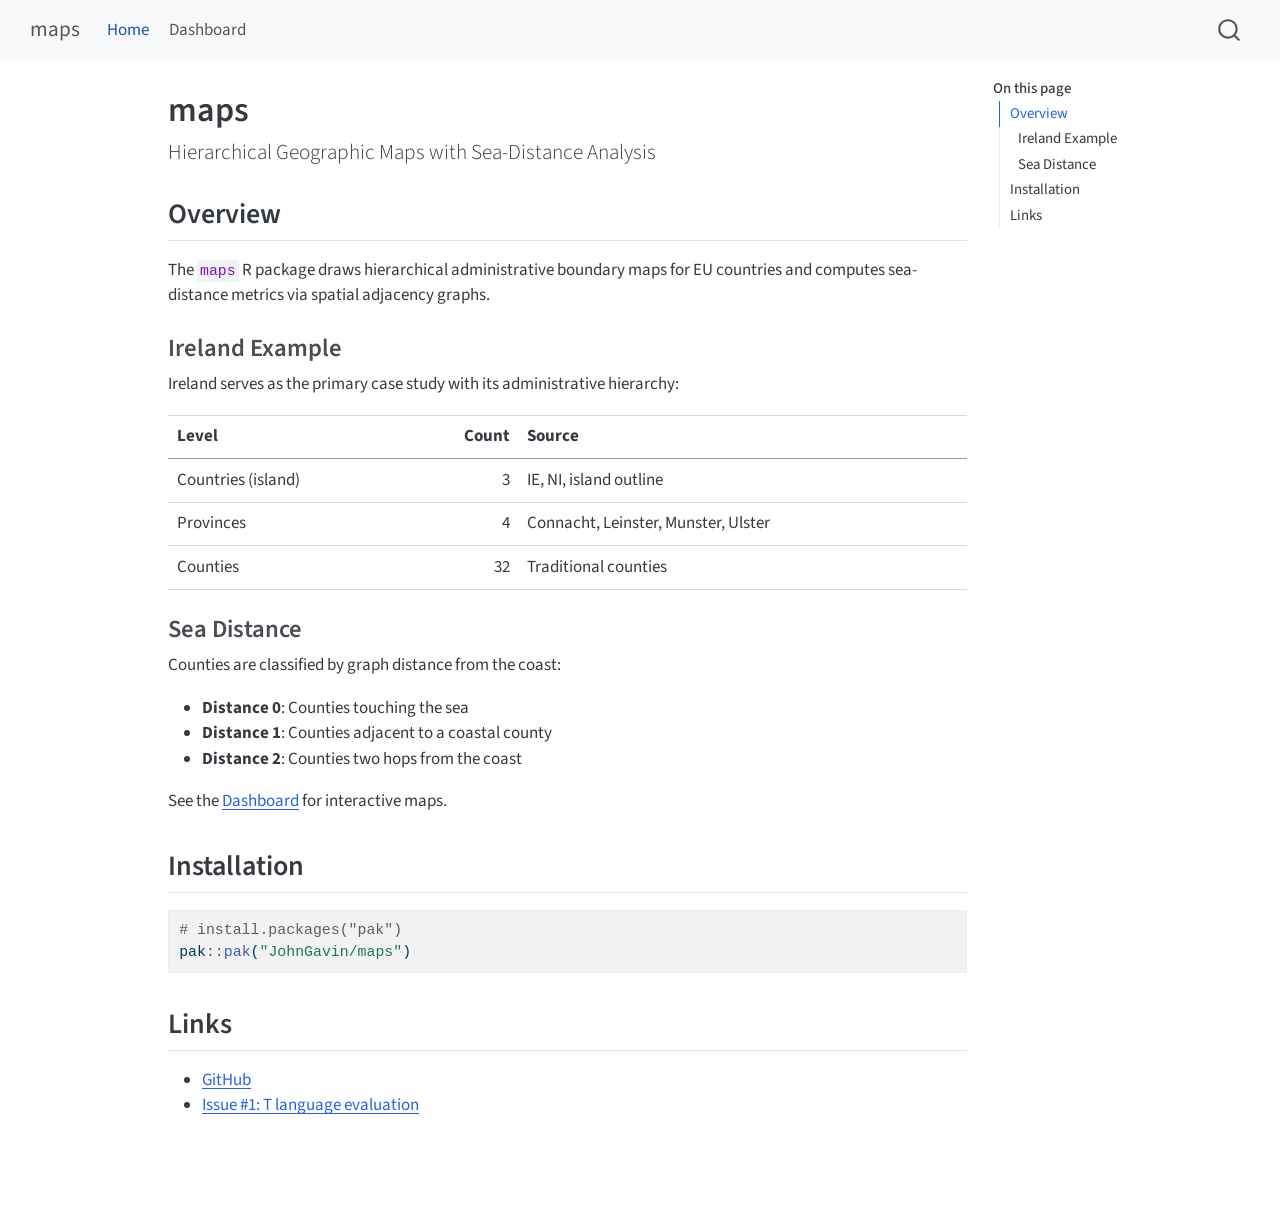
==== docs/index.html @ 63bba657 "Deploy rendered dashboard to docs/ for GitHub Pages - Fix dashboard.qmd: orientation pages→rows, gis" ====
<!DOCTYPE html>
<html xmlns="http://www.w3.org/1999/xhtml" lang="en" xml:lang="en"><head>

<meta charset="utf-8">
<meta name="generator" content="quarto-1.8.26">

<meta name="viewport" content="width=device-width, initial-scale=1.0, user-scalable=yes">


<title>maps</title>
<style>
code{white-space: pre-wrap;}
span.smallcaps{font-variant: small-caps;}
div.columns{display: flex; gap: min(4vw, 1.5em);}
div.column{flex: auto; overflow-x: auto;}
div.hanging-indent{margin-left: 1.5em; text-indent: -1.5em;}
ul.task-list{list-style: none;}
ul.task-list li input[type="checkbox"] {
  width: 0.8em;
  margin: 0 0.8em 0.2em -1em; /* quarto-specific, see https://github.com/quarto-dev/quarto-cli/issues/4556 */ 
  vertical-align: middle;
}
/* CSS for syntax highlighting */
html { -webkit-text-size-adjust: 100%; }
pre > code.sourceCode { white-space: pre; position: relative; }
pre > code.sourceCode > span { display: inline-block; line-height: 1.25; }
pre > code.sourceCode > span:empty { height: 1.2em; }
.sourceCode { overflow: visible; }
code.sourceCode > span { color: inherit; text-decoration: inherit; }
div.sourceCode { margin: 1em 0; }
pre.sourceCode { margin: 0; }
@media screen {
div.sourceCode { overflow: auto; }
}
@media print {
pre > code.sourceCode { white-space: pre-wrap; }
pre > code.sourceCode > span { text-indent: -5em; padding-left: 5em; }
}
pre.numberSource code
  { counter-reset: source-line 0; }
pre.numberSource code > span
  { position: relative; left: -4em; counter-increment: source-line; }
pre.numberSource code > span > a:first-child::before
  { content: counter(source-line);
    position: relative; left: -1em; text-align: right; vertical-align: baseline;
    border: none; display: inline-block;
    -webkit-touch-callout: none; -webkit-user-select: none;
    -khtml-user-select: none; -moz-user-select: none;
    -ms-user-select: none; user-select: none;
    padding: 0 4px; width: 4em;
  }
pre.numberSource { margin-left: 3em;  padding-left: 4px; }
div.sourceCode
  {   }
@media screen {
pre > code.sourceCode > span > a:first-child::before { text-decoration: underline; }
}
</style>


<script src="site_libs/quarto-nav/quarto-nav.js"></script>
<script src="site_libs/quarto-nav/headroom.min.js"></script>
<script src="site_libs/clipboard/clipboard.min.js"></script>
<script src="site_libs/quarto-search/autocomplete.umd.js"></script>
<script src="site_libs/quarto-search/fuse.min.js"></script>
<script src="site_libs/quarto-search/quarto-search.js"></script>
<meta name="quarto:offset" content="./">
<script src="site_libs/quarto-html/quarto.js" type="module"></script>
<script src="site_libs/quarto-html/tabsets/tabsets.js" type="module"></script>
<script src="site_libs/quarto-html/axe/axe-check.js" type="module"></script>
<script src="site_libs/quarto-html/popper.min.js"></script>
<script src="site_libs/quarto-html/tippy.umd.min.js"></script>
<script src="site_libs/quarto-html/anchor.min.js"></script>
<link href="site_libs/quarto-html/tippy.css" rel="stylesheet">
<link href="site_libs/quarto-html/quarto-syntax-highlighting-587c61ba64f3a5504c4d52d930310e48.css" rel="stylesheet" id="quarto-text-highlighting-styles">
<script src="site_libs/bootstrap/bootstrap.min.js"></script>
<link href="site_libs/bootstrap/bootstrap-icons.css" rel="stylesheet">
<link href="site_libs/bootstrap/bootstrap-6366b8537f22fe2521dbe9c1a8a1a9f2.min.css" rel="stylesheet" append-hash="true" id="quarto-bootstrap" data-mode="light">
<script id="quarto-search-options" type="application/json">{
  "location": "navbar",
  "copy-button": false,
  "collapse-after": 3,
  "panel-placement": "end",
  "type": "overlay",
  "limit": 50,
  "keyboard-shortcut": [
    "f",
    "/",
    "s"
  ],
  "show-item-context": false,
  "language": {
    "search-no-results-text": "No results",
    "search-matching-documents-text": "matching documents",
    "search-copy-link-title": "Copy link to search",
    "search-hide-matches-text": "Hide additional matches",
    "search-more-match-text": "more match in this document",
    "search-more-matches-text": "more matches in this document",
    "search-clear-button-title": "Clear",
    "search-text-placeholder": "",
    "search-detached-cancel-button-title": "Cancel",
    "search-submit-button-title": "Submit",
    "search-label": "Search"
  }
}</script>


<link rel="stylesheet" href="styles.css">
</head>

<body class="nav-fixed quarto-light">

<div id="quarto-search-results"></div>
  <header id="quarto-header" class="headroom fixed-top">
    <nav class="navbar navbar-expand-lg " data-bs-theme="dark">
      <div class="navbar-container container-fluid">
      <div class="navbar-brand-container mx-auto">
    <a class="navbar-brand" href="./index.html">
    <span class="navbar-title">maps</span>
    </a>
  </div>
            <div id="quarto-search" class="" title="Search"></div>
          <button class="navbar-toggler" type="button" data-bs-toggle="collapse" data-bs-target="#navbarCollapse" aria-controls="navbarCollapse" role="menu" aria-expanded="false" aria-label="Toggle navigation" onclick="if (window.quartoToggleHeadroom) { window.quartoToggleHeadroom(); }">
  <span class="navbar-toggler-icon"></span>
</button>
          <div class="collapse navbar-collapse" id="navbarCollapse">
            <ul class="navbar-nav navbar-nav-scroll me-auto">
  <li class="nav-item">
    <a class="nav-link active" href="./index.html" aria-current="page"> 
<span class="menu-text">Home</span></a>
  </li>  
  <li class="nav-item">
    <a class="nav-link" href="./vignettes/articles/dashboard.html"> 
<span class="menu-text">Dashboard</span></a>
  </li>  
</ul>
          </div> <!-- /navcollapse -->
            <div class="quarto-navbar-tools">
</div>
      </div> <!-- /container-fluid -->
    </nav>
</header>
<!-- content -->
<div id="quarto-content" class="quarto-container page-columns page-rows-contents page-layout-article page-navbar">
<!-- sidebar -->
<!-- margin-sidebar -->
    <div id="quarto-margin-sidebar" class="sidebar margin-sidebar">
        <nav id="TOC" role="doc-toc" class="toc-active">
    <h2 id="toc-title">On this page</h2>
   
  <ul>
  <li><a href="#overview" id="toc-overview" class="nav-link active" data-scroll-target="#overview">Overview</a>
  <ul class="collapse">
  <li><a href="#ireland-example" id="toc-ireland-example" class="nav-link" data-scroll-target="#ireland-example">Ireland Example</a></li>
  <li><a href="#sea-distance" id="toc-sea-distance" class="nav-link" data-scroll-target="#sea-distance">Sea Distance</a></li>
  </ul></li>
  <li><a href="#installation" id="toc-installation" class="nav-link" data-scroll-target="#installation">Installation</a></li>
  <li><a href="#links" id="toc-links" class="nav-link" data-scroll-target="#links">Links</a></li>
  </ul>
</nav>
    </div>
<!-- main -->
<main class="content" id="quarto-document-content">

<header id="title-block-header" class="quarto-title-block default">
<div class="quarto-title">
<h1 class="title">maps</h1>
<p class="subtitle lead">Hierarchical Geographic Maps with Sea-Distance Analysis</p>
</div>



<div class="quarto-title-meta">

    
  
    
  </div>
  


</header>


<section id="overview" class="level2">
<h2 class="anchored" data-anchor-id="overview">Overview</h2>
<p>The <code>maps</code> R package draws hierarchical administrative boundary maps for EU countries and computes sea-distance metrics via spatial adjacency graphs.</p>
<section id="ireland-example" class="level3">
<h3 class="anchored" data-anchor-id="ireland-example">Ireland Example</h3>
<p>Ireland serves as the primary case study with its administrative hierarchy:</p>
<table class="caption-top table">
<thead>
<tr class="header">
<th>Level</th>
<th style="text-align: right;">Count</th>
<th>Source</th>
</tr>
</thead>
<tbody>
<tr class="odd">
<td>Countries (island)</td>
<td style="text-align: right;">3</td>
<td>IE, NI, island outline</td>
</tr>
<tr class="even">
<td>Provinces</td>
<td style="text-align: right;">4</td>
<td>Connacht, Leinster, Munster, Ulster</td>
</tr>
<tr class="odd">
<td>Counties</td>
<td style="text-align: right;">32</td>
<td>Traditional counties</td>
</tr>
</tbody>
</table>
</section>
<section id="sea-distance" class="level3">
<h3 class="anchored" data-anchor-id="sea-distance">Sea Distance</h3>
<p>Counties are classified by graph distance from the coast:</p>
<ul>
<li><strong>Distance 0</strong>: Counties touching the sea</li>
<li><strong>Distance 1</strong>: Counties adjacent to a coastal county</li>
<li><strong>Distance 2</strong>: Counties two hops from the coast</li>
</ul>
<p>See the <a href="./vignettes/articles/dashboard.html">Dashboard</a> for interactive maps.</p>
</section>
</section>
<section id="installation" class="level2">
<h2 class="anchored" data-anchor-id="installation">Installation</h2>
<div class="code-copy-outer-scaffold"><div class="sourceCode" id="cb1"><pre class="sourceCode r code-with-copy"><code class="sourceCode r"><span id="cb1-1"><a href="#cb1-1" aria-hidden="true" tabindex="-1"></a><span class="co"># install.packages("pak")</span></span>
<span id="cb1-2"><a href="#cb1-2" aria-hidden="true" tabindex="-1"></a>pak<span class="sc">::</span><span class="fu">pak</span>(<span class="st">"JohnGavin/maps"</span>)</span></code></pre></div><button title="Copy to Clipboard" class="code-copy-button"><i class="bi"></i></button></div>
</section>
<section id="links" class="level2">
<h2 class="anchored" data-anchor-id="links">Links</h2>
<ul>
<li><a href="https://github.com/JohnGavin/maps">GitHub</a></li>
<li><a href="https://github.com/JohnGavin/maps/issues/1">Issue #1: T language evaluation</a></li>
</ul>


</section>

</main> <!-- /main -->
<script id="quarto-html-after-body" type="application/javascript">
  window.document.addEventListener("DOMContentLoaded", function (event) {
    const icon = "";
    const anchorJS = new window.AnchorJS();
    anchorJS.options = {
      placement: 'right',
      icon: icon
    };
    anchorJS.add('.anchored');
    const isCodeAnnotation = (el) => {
      for (const clz of el.classList) {
        if (clz.startsWith('code-annotation-')) {                     
          return true;
        }
      }
      return false;
    }
    const onCopySuccess = function(e) {
      // button target
      const button = e.trigger;
      // don't keep focus
      button.blur();
      // flash "checked"
      button.classList.add('code-copy-button-checked');
      var currentTitle = button.getAttribute("title");
      button.setAttribute("title", "Copied!");
      let tooltip;
      if (window.bootstrap) {
        button.setAttribute("data-bs-toggle", "tooltip");
        button.setAttribute("data-bs-placement", "left");
        button.setAttribute("data-bs-title", "Copied!");
        tooltip = new bootstrap.Tooltip(button, 
          { trigger: "manual", 
            customClass: "code-copy-button-tooltip",
            offset: [0, -8]});
        tooltip.show();    
      }
      setTimeout(function() {
        if (tooltip) {
          tooltip.hide();
          button.removeAttribute("data-bs-title");
          button.removeAttribute("data-bs-toggle");
          button.removeAttribute("data-bs-placement");
        }
        button.setAttribute("title", currentTitle);
        button.classList.remove('code-copy-button-checked');
      }, 1000);
      // clear code selection
      e.clearSelection();
    }
    const getTextToCopy = function(trigger) {
      const outerScaffold = trigger.parentElement.cloneNode(true);
      const codeEl = outerScaffold.querySelector('code');
      for (const childEl of codeEl.children) {
        if (isCodeAnnotation(childEl)) {
          childEl.remove();
        }
      }
      return codeEl.innerText;
    }
    const clipboard = new window.ClipboardJS('.code-copy-button:not([data-in-quarto-modal])', {
      text: getTextToCopy
    });
    clipboard.on('success', onCopySuccess);
    if (window.document.getElementById('quarto-embedded-source-code-modal')) {
      const clipboardModal = new window.ClipboardJS('.code-copy-button[data-in-quarto-modal]', {
        text: getTextToCopy,
        container: window.document.getElementById('quarto-embedded-source-code-modal')
      });
      clipboardModal.on('success', onCopySuccess);
    }
      var localhostRegex = new RegExp(/^(?:http|https):\/\/localhost\:?[0-9]*\//);
      var mailtoRegex = new RegExp(/^mailto:/);
        var filterRegex = new RegExp('/' + window.location.host + '/');
      var isInternal = (href) => {
          return filterRegex.test(href) || localhostRegex.test(href) || mailtoRegex.test(href);
      }
      // Inspect non-navigation links and adorn them if external
     var links = window.document.querySelectorAll('a[href]:not(.nav-link):not(.navbar-brand):not(.toc-action):not(.sidebar-link):not(.sidebar-item-toggle):not(.pagination-link):not(.no-external):not([aria-hidden]):not(.dropdown-item):not(.quarto-navigation-tool):not(.about-link)');
      for (var i=0; i<links.length; i++) {
        const link = links[i];
        if (!isInternal(link.href)) {
          // undo the damage that might have been done by quarto-nav.js in the case of
          // links that we want to consider external
          if (link.dataset.originalHref !== undefined) {
            link.href = link.dataset.originalHref;
          }
        }
      }
    function tippyHover(el, contentFn, onTriggerFn, onUntriggerFn) {
      const config = {
        allowHTML: true,
        maxWidth: 500,
        delay: 100,
        arrow: false,
        appendTo: function(el) {
            return el.parentElement;
        },
        interactive: true,
        interactiveBorder: 10,
        theme: 'quarto',
        placement: 'bottom-start',
      };
      if (contentFn) {
        config.content = contentFn;
      }
      if (onTriggerFn) {
        config.onTrigger = onTriggerFn;
      }
      if (onUntriggerFn) {
        config.onUntrigger = onUntriggerFn;
      }
      window.tippy(el, config); 
    }
    const noterefs = window.document.querySelectorAll('a[role="doc-noteref"]');
    for (var i=0; i<noterefs.length; i++) {
      const ref = noterefs[i];
      tippyHover(ref, function() {
        // use id or data attribute instead here
        let href = ref.getAttribute('data-footnote-href') || ref.getAttribute('href');
        try { href = new URL(href).hash; } catch {}
        const id = href.replace(/^#\/?/, "");
        const note = window.document.getElementById(id);
        if (note) {
          return note.innerHTML;
        } else {
          return "";
        }
      });
    }
    const xrefs = window.document.querySelectorAll('a.quarto-xref');
    const processXRef = (id, note) => {
      // Strip column container classes
      const stripColumnClz = (el) => {
        el.classList.remove("page-full", "page-columns");
        if (el.children) {
          for (const child of el.children) {
            stripColumnClz(child);
          }
        }
      }
      stripColumnClz(note)
      if (id === null || id.startsWith('sec-')) {
        // Special case sections, only their first couple elements
        const container = document.createElement("div");
        if (note.children && note.children.length > 2) {
          container.appendChild(note.children[0].cloneNode(true));
          for (let i = 1; i < note.children.length; i++) {
            const child = note.children[i];
            if (child.tagName === "P" && child.innerText === "") {
              continue;
            } else {
              container.appendChild(child.cloneNode(true));
              break;
            }
          }
          if (window.Quarto?.typesetMath) {
            window.Quarto.typesetMath(container);
          }
          return container.innerHTML
        } else {
          if (window.Quarto?.typesetMath) {
            window.Quarto.typesetMath(note);
          }
          return note.innerHTML;
        }
      } else {
        // Remove any anchor links if they are present
        const anchorLink = note.querySelector('a.anchorjs-link');
        if (anchorLink) {
          anchorLink.remove();
        }
        if (window.Quarto?.typesetMath) {
          window.Quarto.typesetMath(note);
        }
        if (note.classList.contains("callout")) {
          return note.outerHTML;
        } else {
          return note.innerHTML;
        }
      }
    }
    for (var i=0; i<xrefs.length; i++) {
      const xref = xrefs[i];
      tippyHover(xref, undefined, function(instance) {
        instance.disable();
        let url = xref.getAttribute('href');
        let hash = undefined; 
        if (url.startsWith('#')) {
          hash = url;
        } else {
          try { hash = new URL(url).hash; } catch {}
        }
        if (hash) {
          const id = hash.replace(/^#\/?/, "");
          const note = window.document.getElementById(id);
          if (note !== null) {
            try {
              const html = processXRef(id, note.cloneNode(true));
              instance.setContent(html);
            } finally {
              instance.enable();
              instance.show();
            }
          } else {
            // See if we can fetch this
            fetch(url.split('#')[0])
            .then(res => res.text())
            .then(html => {
              const parser = new DOMParser();
              const htmlDoc = parser.parseFromString(html, "text/html");
              const note = htmlDoc.getElementById(id);
              if (note !== null) {
                const html = processXRef(id, note);
                instance.setContent(html);
              } 
            }).finally(() => {
              instance.enable();
              instance.show();
            });
          }
        } else {
          // See if we can fetch a full url (with no hash to target)
          // This is a special case and we should probably do some content thinning / targeting
          fetch(url)
          .then(res => res.text())
          .then(html => {
            const parser = new DOMParser();
            const htmlDoc = parser.parseFromString(html, "text/html");
            const note = htmlDoc.querySelector('main.content');
            if (note !== null) {
              // This should only happen for chapter cross references
              // (since there is no id in the URL)
              // remove the first header
              if (note.children.length > 0 && note.children[0].tagName === "HEADER") {
                note.children[0].remove();
              }
              const html = processXRef(null, note);
              instance.setContent(html);
            } 
          }).finally(() => {
            instance.enable();
            instance.show();
          });
        }
      }, function(instance) {
      });
    }
        let selectedAnnoteEl;
        const selectorForAnnotation = ( cell, annotation) => {
          let cellAttr = 'data-code-cell="' + cell + '"';
          let lineAttr = 'data-code-annotation="' +  annotation + '"';
          const selector = 'span[' + cellAttr + '][' + lineAttr + ']';
          return selector;
        }
        const selectCodeLines = (annoteEl) => {
          const doc = window.document;
          const targetCell = annoteEl.getAttribute("data-target-cell");
          const targetAnnotation = annoteEl.getAttribute("data-target-annotation");
          const annoteSpan = window.document.querySelector(selectorForAnnotation(targetCell, targetAnnotation));
          const lines = annoteSpan.getAttribute("data-code-lines").split(",");
          const lineIds = lines.map((line) => {
            return targetCell + "-" + line;
          })
          let top = null;
          let height = null;
          let parent = null;
          if (lineIds.length > 0) {
              //compute the position of the single el (top and bottom and make a div)
              const el = window.document.getElementById(lineIds[0]);
              top = el.offsetTop;
              height = el.offsetHeight;
              parent = el.parentElement.parentElement;
            if (lineIds.length > 1) {
              const lastEl = window.document.getElementById(lineIds[lineIds.length - 1]);
              const bottom = lastEl.offsetTop + lastEl.offsetHeight;
              height = bottom - top;
            }
            if (top !== null && height !== null && parent !== null) {
              // cook up a div (if necessary) and position it 
              let div = window.document.getElementById("code-annotation-line-highlight");
              if (div === null) {
                div = window.document.createElement("div");
                div.setAttribute("id", "code-annotation-line-highlight");
                div.style.position = 'absolute';
                parent.appendChild(div);
              }
              div.style.top = top - 2 + "px";
              div.style.height = height + 4 + "px";
              div.style.left = 0;
              let gutterDiv = window.document.getElementById("code-annotation-line-highlight-gutter");
              if (gutterDiv === null) {
                gutterDiv = window.document.createElement("div");
                gutterDiv.setAttribute("id", "code-annotation-line-highlight-gutter");
                gutterDiv.style.position = 'absolute';
                const codeCell = window.document.getElementById(targetCell);
                const gutter = codeCell.querySelector('.code-annotation-gutter');
                gutter.appendChild(gutterDiv);
              }
              gutterDiv.style.top = top - 2 + "px";
              gutterDiv.style.height = height + 4 + "px";
            }
            selectedAnnoteEl = annoteEl;
          }
        };
        const unselectCodeLines = () => {
          const elementsIds = ["code-annotation-line-highlight", "code-annotation-line-highlight-gutter"];
          elementsIds.forEach((elId) => {
            const div = window.document.getElementById(elId);
            if (div) {
              div.remove();
            }
          });
          selectedAnnoteEl = undefined;
        };
          // Handle positioning of the toggle
      window.addEventListener(
        "resize",
        throttle(() => {
          elRect = undefined;
          if (selectedAnnoteEl) {
            selectCodeLines(selectedAnnoteEl);
          }
        }, 10)
      );
      function throttle(fn, ms) {
      let throttle = false;
      let timer;
        return (...args) => {
          if(!throttle) { // first call gets through
              fn.apply(this, args);
              throttle = true;
          } else { // all the others get throttled
              if(timer) clearTimeout(timer); // cancel #2
              timer = setTimeout(() => {
                fn.apply(this, args);
                timer = throttle = false;
              }, ms);
          }
        };
      }
        // Attach click handler to the DT
        const annoteDls = window.document.querySelectorAll('dt[data-target-cell]');
        for (const annoteDlNode of annoteDls) {
          annoteDlNode.addEventListener('click', (event) => {
            const clickedEl = event.target;
            if (clickedEl !== selectedAnnoteEl) {
              unselectCodeLines();
              const activeEl = window.document.querySelector('dt[data-target-cell].code-annotation-active');
              if (activeEl) {
                activeEl.classList.remove('code-annotation-active');
              }
              selectCodeLines(clickedEl);
              clickedEl.classList.add('code-annotation-active');
            } else {
              // Unselect the line
              unselectCodeLines();
              clickedEl.classList.remove('code-annotation-active');
            }
          });
        }
    const findCites = (el) => {
      const parentEl = el.parentElement;
      if (parentEl) {
        const cites = parentEl.dataset.cites;
        if (cites) {
          return {
            el,
            cites: cites.split(' ')
          };
        } else {
          return findCites(el.parentElement)
        }
      } else {
        return undefined;
      }
    };
    var bibliorefs = window.document.querySelectorAll('a[role="doc-biblioref"]');
    for (var i=0; i<bibliorefs.length; i++) {
      const ref = bibliorefs[i];
      const citeInfo = findCites(ref);
      if (citeInfo) {
        tippyHover(citeInfo.el, function() {
          var popup = window.document.createElement('div');
          citeInfo.cites.forEach(function(cite) {
            var citeDiv = window.document.createElement('div');
            citeDiv.classList.add('hanging-indent');
            citeDiv.classList.add('csl-entry');
            var biblioDiv = window.document.getElementById('ref-' + cite);
            if (biblioDiv) {
              citeDiv.innerHTML = biblioDiv.innerHTML;
            }
            popup.appendChild(citeDiv);
          });
          return popup.innerHTML;
        });
      }
    }
  });
  </script>
</div> <!-- /content -->




</body></html>
---- docs/site_libs/quarto-html/tippy.css ----
.tippy-box[data-animation=fade][data-state=hidden]{opacity:0}[data-tippy-root]{max-width:calc(100vw - 10px)}.tippy-box{position:relative;background-color:#333;color:#fff;border-radius:4px;font-size:14px;line-height:1.4;white-space:normal;outline:0;transition-property:transform,visibility,opacity}.tippy-box[data-placement^=top]>.tippy-arrow{bottom:0}.tippy-box[data-placement^=top]>.tippy-arrow:before{bottom:-7px;left:0;border-width:8px 8px 0;border-top-color:initial;transform-origin:center top}.tippy-box[data-placement^=bottom]>.tippy-arrow{top:0}.tippy-box[data-placement^=bottom]>.tippy-arrow:before{top:-7px;left:0;border-width:0 8px 8px;border-bottom-color:initial;transform-origin:center bottom}.tippy-box[data-placement^=left]>.tippy-arrow{right:0}.tippy-box[data-placement^=left]>.tippy-arrow:before{border-width:8px 0 8px 8px;border-left-color:initial;right:-7px;transform-origin:center left}.tippy-box[data-placement^=right]>.tippy-arrow{left:0}.tippy-box[data-placement^=right]>.tippy-arrow:before{left:-7px;border-width:8px 8px 8px 0;border-right-color:initial;transform-origin:center right}.tippy-box[data-inertia][data-state=visible]{transition-timing-function:cubic-bezier(.54,1.5,.38,1.11)}.tippy-arrow{width:16px;height:16px;color:#333}.tippy-arrow:before{content:"";position:absolute;border-color:transparent;border-style:solid}.tippy-content{position:relative;padding:5px 9px;z-index:1}
---- docs/site_libs/quarto-html/quarto-syntax-highlighting-587c61ba64f3a5504c4d52d930310e48.css ----
/* quarto syntax highlight colors */
:root {
  --quarto-hl-ot-color: #003B4F;
  --quarto-hl-at-color: #657422;
  --quarto-hl-ss-color: #20794D;
  --quarto-hl-an-color: #5E5E5E;
  --quarto-hl-fu-color: #4758AB;
  --quarto-hl-st-color: #20794D;
  --quarto-hl-cf-color: #003B4F;
  --quarto-hl-op-color: #5E5E5E;
  --quarto-hl-er-color: #AD0000;
  --quarto-hl-bn-color: #AD0000;
  --quarto-hl-al-color: #AD0000;
  --quarto-hl-va-color: #111111;
  --quarto-hl-bu-color: inherit;
  --quarto-hl-ex-color: inherit;
  --quarto-hl-pp-color: #AD0000;
  --quarto-hl-in-color: #5E5E5E;
  --quarto-hl-vs-color: #20794D;
  --quarto-hl-wa-color: #5E5E5E;
  --quarto-hl-do-color: #5E5E5E;
  --quarto-hl-im-color: #00769E;
  --quarto-hl-ch-color: #20794D;
  --quarto-hl-dt-color: #AD0000;
  --quarto-hl-fl-color: #AD0000;
  --quarto-hl-co-color: #5E5E5E;
  --quarto-hl-cv-color: #5E5E5E;
  --quarto-hl-cn-color: #8f5902;
  --quarto-hl-sc-color: #5E5E5E;
  --quarto-hl-dv-color: #AD0000;
  --quarto-hl-kw-color: #003B4F;
}

/* other quarto variables */
:root {
  --quarto-font-monospace: SFMono-Regular, Menlo, Monaco, Consolas, "Liberation Mono", "Courier New", monospace;
}

/* syntax highlight based on Pandoc's rules */
pre > code.sourceCode > span {
  color: #003B4F;
}

code.sourceCode > span {
  color: #003B4F;
}

div.sourceCode,
div.sourceCode pre.sourceCode {
  color: #003B4F;
}

/* Normal */
code span {
  color: #003B4F;
}

/* Alert */
code span.al {
  color: #AD0000;
  font-style: inherit;
}

/* Annotation */
code span.an {
  color: #5E5E5E;
  font-style: inherit;
}

/* Attribute */
code span.at {
  color: #657422;
  font-style: inherit;
}

/* BaseN */
code span.bn {
  color: #AD0000;
  font-style: inherit;
}

/* BuiltIn */
code span.bu {
  font-style: inherit;
}

/* ControlFlow */
code span.cf {
  color: #003B4F;
  font-weight: bold;
  font-style: inherit;
}

/* Char */
code span.ch {
  color: #20794D;
  font-style: inherit;
}

/* Constant */
code span.cn {
  color: #8f5902;
  font-style: inherit;
}

/* Comment */
code span.co {
  color: #5E5E5E;
  font-style: inherit;
}

/* CommentVar */
code span.cv {
  color: #5E5E5E;
  font-style: italic;
}

/* Documentation */
code span.do {
  color: #5E5E5E;
  font-style: italic;
}

/* DataType */
code span.dt {
  color: #AD0000;
  font-style: inherit;
}

/* DecVal */
code span.dv {
  color: #AD0000;
  font-style: inherit;
}

/* Error */
code span.er {
  color: #AD0000;
  font-style: inherit;
}

/* Extension */
code span.ex {
  font-style: inherit;
}

/* Float */
code span.fl {
  color: #AD0000;
  font-style: inherit;
}

/* Function */
code span.fu {
  color: #4758AB;
  font-style: inherit;
}

/* Import */
code span.im {
  color: #00769E;
  font-style: inherit;
}

/* Information */
code span.in {
  color: #5E5E5E;
  font-style: inherit;
}

/* Keyword */
code span.kw {
  color: #003B4F;
  font-weight: bold;
  font-style: inherit;
}

/* Operator */
code span.op {
  color: #5E5E5E;
  font-style: inherit;
}

/* Other */
code span.ot {
  color: #003B4F;
  font-style: inherit;
}

/* Preprocessor */
code span.pp {
  color: #AD0000;
  font-style: inherit;
}

/* SpecialChar */
code span.sc {
  color: #5E5E5E;
  font-style: inherit;
}

/* SpecialString */
code span.ss {
  color: #20794D;
  font-style: inherit;
}

/* String */
code span.st {
  color: #20794D;
  font-style: inherit;
}

/* Variable */
code span.va {
  color: #111111;
  font-style: inherit;
}

/* VerbatimString */
code span.vs {
  color: #20794D;
  font-style: inherit;
}

/* Warning */
code span.wa {
  color: #5E5E5E;
  font-style: italic;
}

.prevent-inlining {
  content: "</";
}

/*# sourceMappingURL=2dce1cc6c82594539e1579de68416b47.css.map */
---- docs/styles.css ----
/* maps project custom styles */
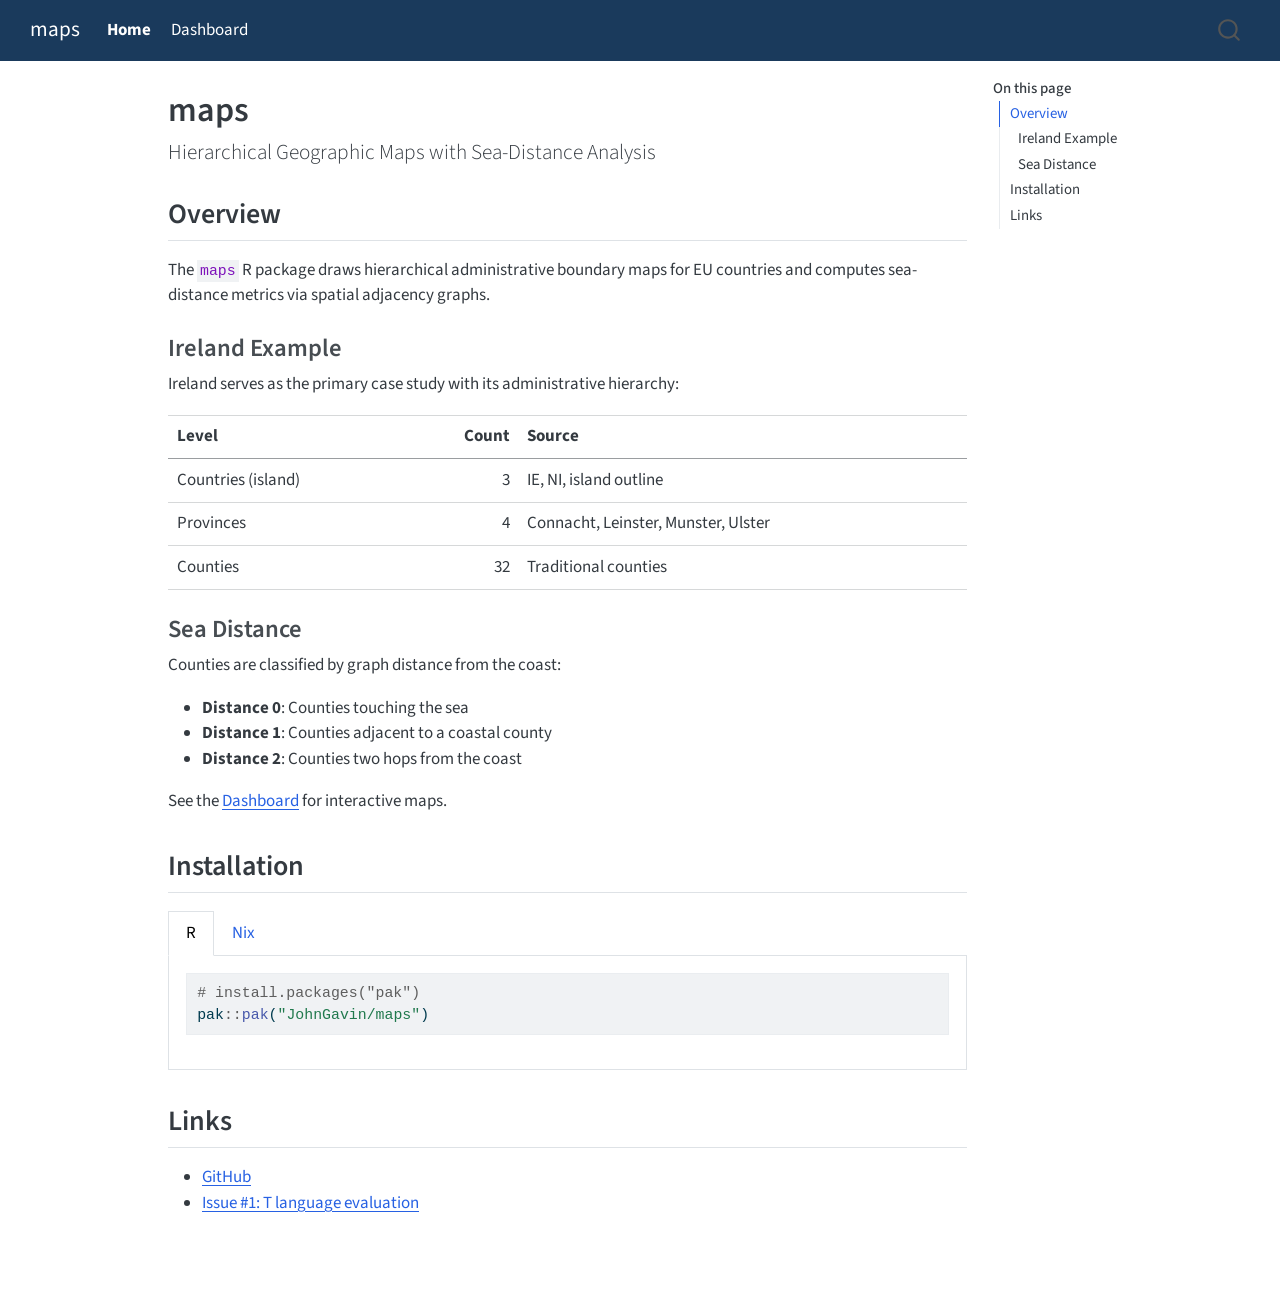
==== commit 1087d183: "Re-render: dark navbar, nix tabset, fix missing dashboard outputs - Clear stale _freeze cache that p" ====
--- a/docs/index.html
+++ b/docs/index.html
@@ -228,8 +228,22 @@
 </section>
 <section id="installation" class="level2">
 <h2 class="anchored" data-anchor-id="installation">Installation</h2>
+<div class="tabset-margin-container"></div><div class="panel-tabset">
+<ul class="nav nav-tabs" role="tablist"><li class="nav-item" role="presentation"><a class="nav-link active" id="tabset-1-1-tab" data-bs-toggle="tab" data-bs-target="#tabset-1-1" role="tab" aria-controls="tabset-1-1" aria-selected="true" href="">R</a></li><li class="nav-item" role="presentation"><a class="nav-link" id="tabset-1-2-tab" data-bs-toggle="tab" data-bs-target="#tabset-1-2" role="tab" aria-controls="tabset-1-2" aria-selected="false" href="">Nix</a></li></ul>
+<div class="tab-content">
+<div id="tabset-1-1" class="tab-pane active" role="tabpanel" aria-labelledby="tabset-1-1-tab">
 <div class="code-copy-outer-scaffold"><div class="sourceCode" id="cb1"><pre class="sourceCode r code-with-copy"><code class="sourceCode r"><span id="cb1-1"><a href="#cb1-1" aria-hidden="true" tabindex="-1"></a><span class="co"># install.packages("pak")</span></span>
 <span id="cb1-2"><a href="#cb1-2" aria-hidden="true" tabindex="-1"></a>pak<span class="sc">::</span><span class="fu">pak</span>(<span class="st">"JohnGavin/maps"</span>)</span></code></pre></div><button title="Copy to Clipboard" class="code-copy-button"><i class="bi"></i></button></div>
+</div>
+<div id="tabset-1-2" class="tab-pane" role="tabpanel" aria-labelledby="tabset-1-2-tab">
+<div class="code-copy-outer-scaffold"><div class="sourceCode" id="cb2"><pre class="sourceCode bash code-with-copy"><code class="sourceCode bash"><span id="cb2-1"><a href="#cb2-1" aria-hidden="true" tabindex="-1"></a><span class="co"># Clone and enter the reproducible nix shell</span></span>
+<span id="cb2-2"><a href="#cb2-2" aria-hidden="true" tabindex="-1"></a><span class="fu">git</span> clone https://github.com/JohnGavin/maps.git</span>
+<span id="cb2-3"><a href="#cb2-3" aria-hidden="true" tabindex="-1"></a><span class="bu">cd</span> maps</span>
+<span id="cb2-4"><a href="#cb2-4" aria-hidden="true" tabindex="-1"></a><span class="ex">nix-shell</span> default.nix</span></code></pre></div><button title="Copy to Clipboard" class="code-copy-button"><i class="bi"></i></button></div>
+<p>The <code>default.nix</code> provides R 4.5.3 with all dependencies (sf, giscoR, igraph, leaflet, etc.) pinned to a specific nixpkgs snapshot for full reproducibility.</p>
+</div>
+</div>
+</div>
 </section>
 <section id="links" class="level2">
 <h2 class="anchored" data-anchor-id="links">Links</h2>
--- a/docs/styles.css
+++ b/docs/styles.css
@@ -1 +1,26 @@
 /* maps project custom styles */
+
+/* Dark blue navbar with white text */
+.navbar, .quarto-title-banner, nav.navbar {
+  background-color: #1a3a5c !important;
+  color: #ffffff !important;
+}
+.navbar .navbar-brand, .navbar .nav-link,
+.navbar .navbar-nav .nav-link,
+.quarto-title-banner .title,
+.quarto-title-banner .subtitle {
+  color: #ffffff !important;
+}
+.navbar .nav-link:hover {
+  color: #cce0ff !important;
+}
+.navbar .nav-link.active {
+  color: #ffffff !important;
+  font-weight: bold;
+}
+
+/* Left-justified captions */
+caption, figcaption, .figure-caption {
+  text-align: left !important;
+  caption-side: top !important;
+}
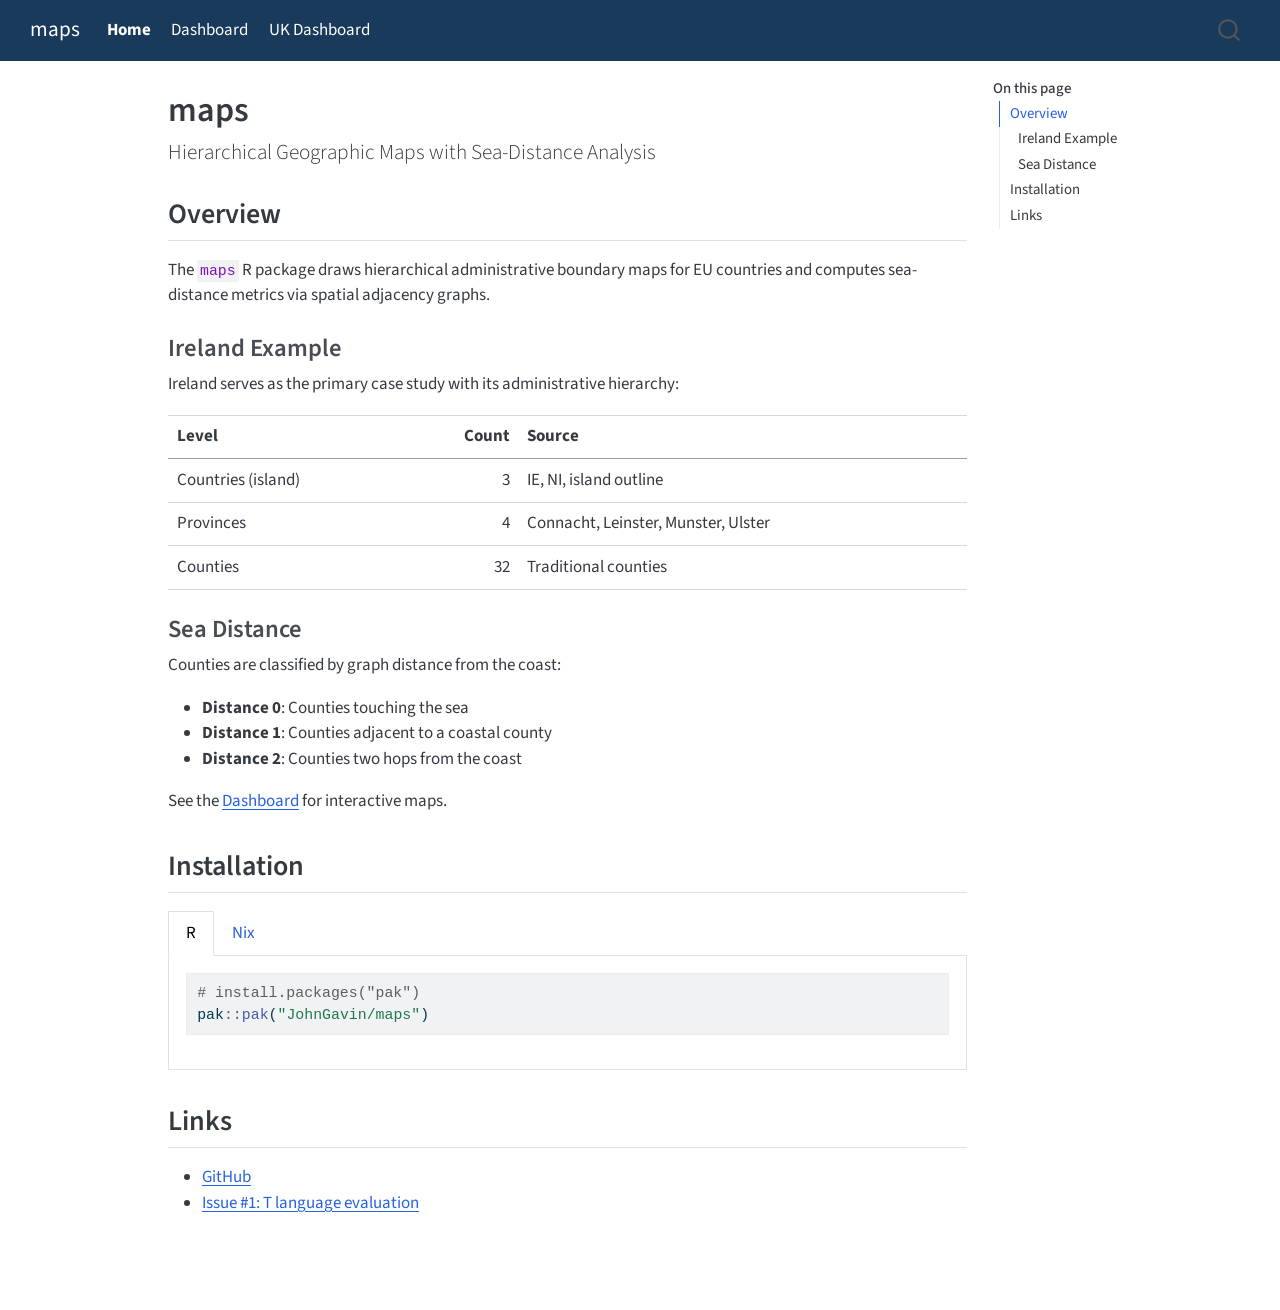
==== commit ef2c13ac: "Add UK dashboard: England, Scotland, Wales sea-distance analysis - New vignettes/articles/uk_dashboa" ====
--- a/docs/index.html
+++ b/docs/index.html
@@ -132,6 +132,10 @@
   <li class="nav-item">
     <a class="nav-link" href="./vignettes/articles/dashboard.html"> 
 <span class="menu-text">Dashboard</span></a>
+  </li>  
+  <li class="nav-item">
+    <a class="nav-link" href="./vignettes/articles/uk_dashboard.html"> 
+<span class="menu-text">UK Dashboard</span></a>
   </li>  
 </ul>
           </div> <!-- /navcollapse -->
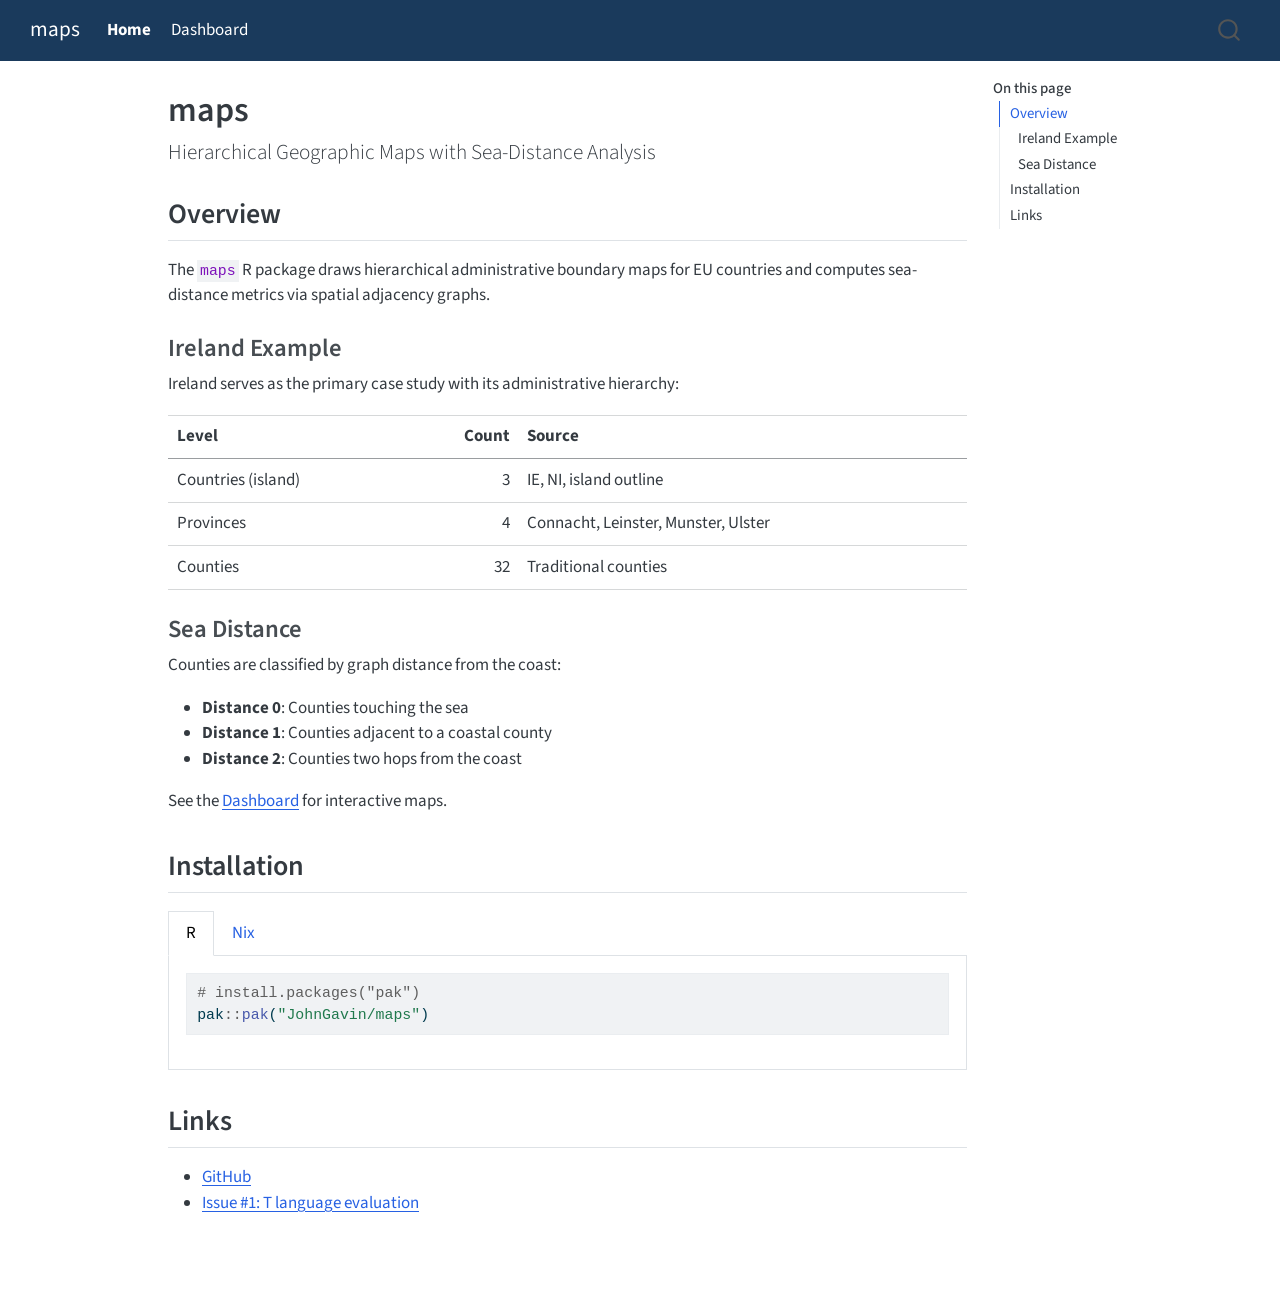
==== commit 0b9dcf77: "Single-page multi-country dashboard: Ireland + England + Scotland + Wales - One URL with tabs per co" ====
--- a/docs/index.html
+++ b/docs/index.html
@@ -132,10 +132,6 @@
   <li class="nav-item">
     <a class="nav-link" href="./vignettes/articles/dashboard.html"> 
 <span class="menu-text">Dashboard</span></a>
-  </li>  
-  <li class="nav-item">
-    <a class="nav-link" href="./vignettes/articles/uk_dashboard.html"> 
-<span class="menu-text">UK Dashboard</span></a>
   </li>  
 </ul>
           </div> <!-- /navcollapse -->
